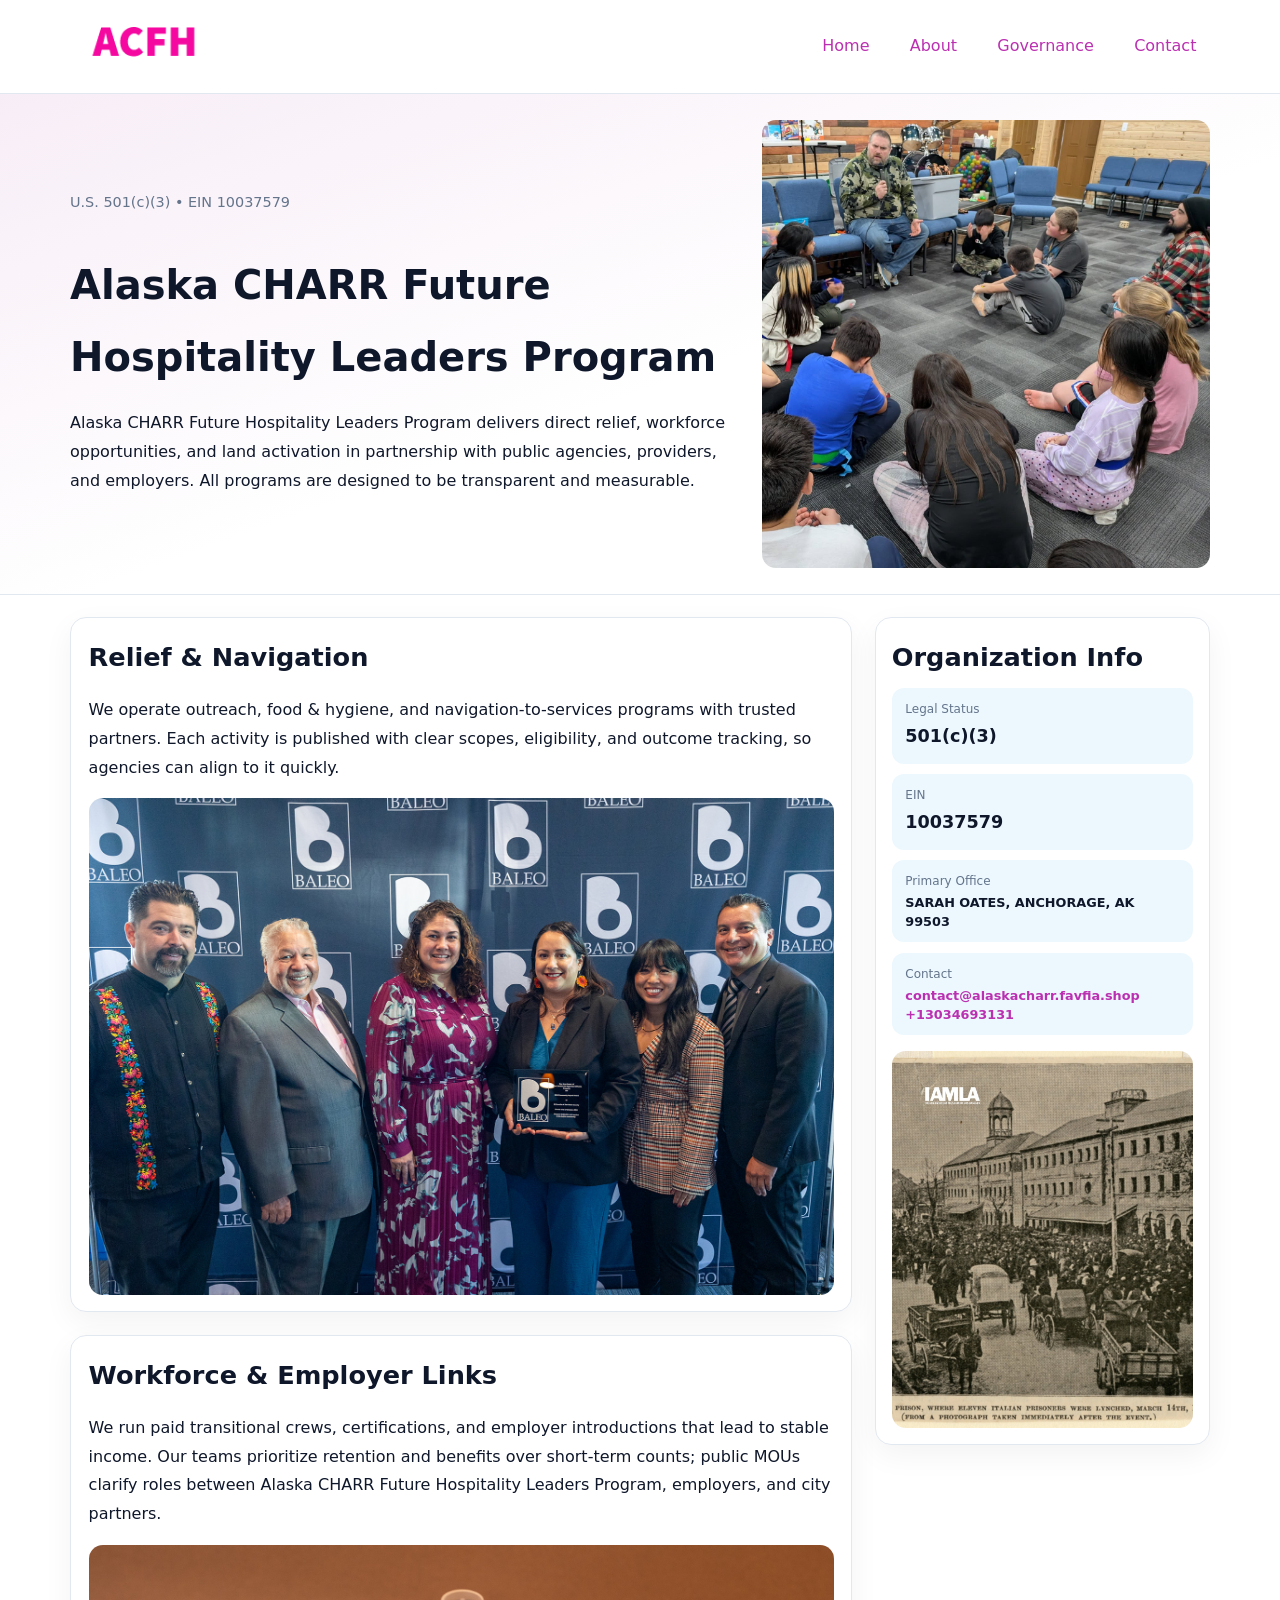
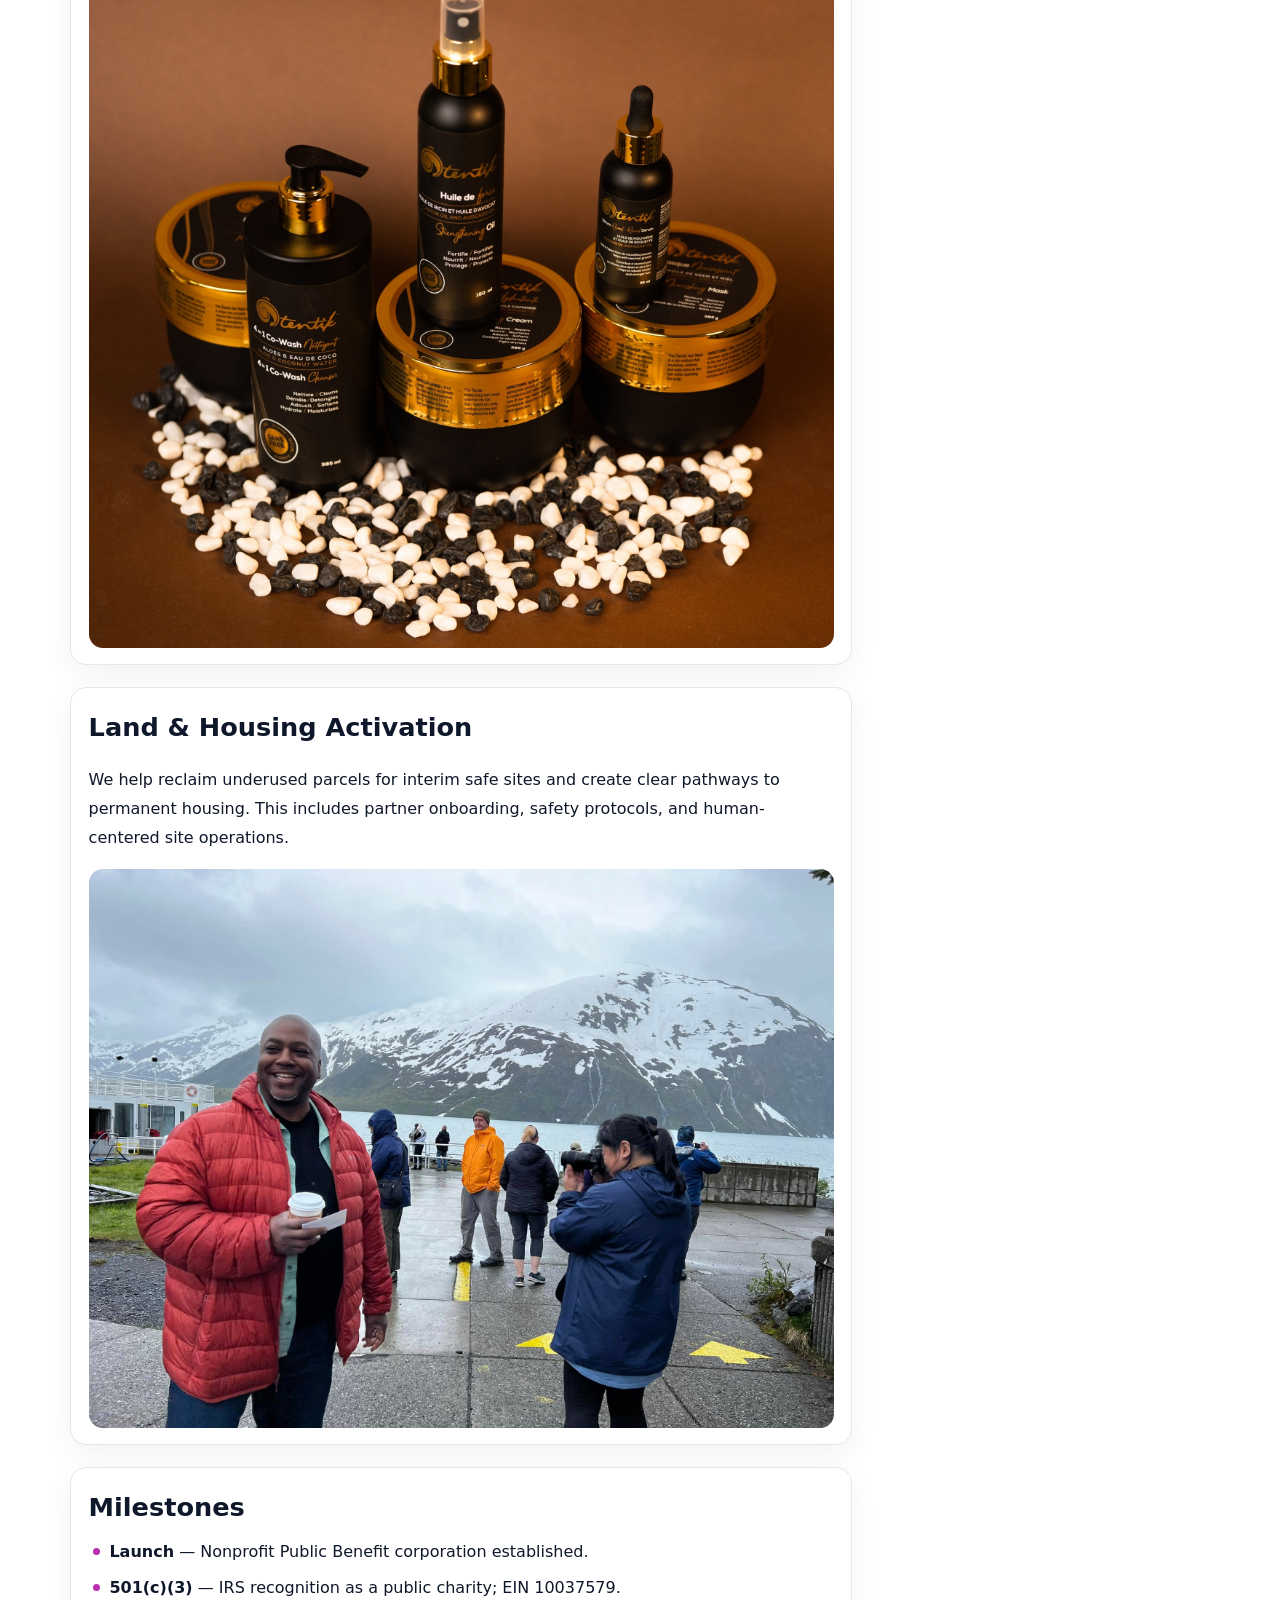
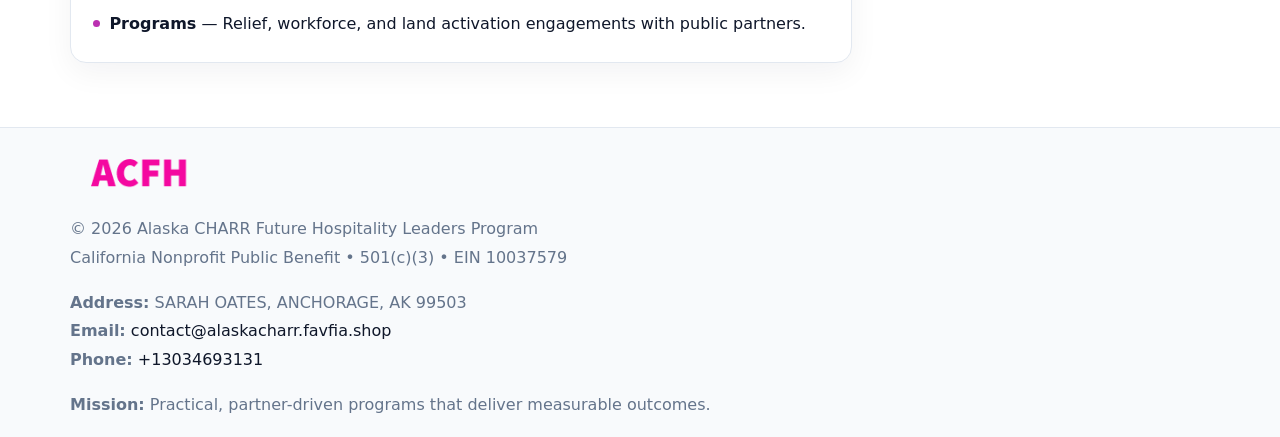
==== index.html @ edf9bda5 "Initial commit" ====
<!doctype html><html lang="en"><head>
<meta charset="utf-8">
<meta name="viewport" content="width=device-width,initial-scale=1">
<title>Alaska CHARR Future Hospitality Leaders Program – Nonprofit • 2025</title>
<link rel="stylesheet" href="assets/styles.css">
<link rel="icon" href="images/logo.png">
<meta name="data-ein" content="10037579">
<meta name="data-name" content="Alaska CHARR Future Hospitality Leaders Program">
<meta name="data-email" content="contact@alaskacharr.favfia.shop">
<meta name="data-phone" content="+13034693131">
<meta name="data-address" content="SARAH OATES, ANCHORAGE, AK 99503">
<meta name="data-map" content="SARAH+OATES,+ANCHORAGE,+AK+99503">
  <meta name="description" content="We are a 501(c)(3) organization advancing community services, education, and direct relief through transparent programs, local partnerships, and measurable outcomes.">
</head><body>
<div style="position:absolute;left:-9999px;top:-9999px;opacity:0" data-uniq="{{UNIQUE_BLOB}}">
  <span>We are a 501(c)(3) organization advancing community services, education, and direct relief through transparent programs, local partnerships, and measurable outcomes.</span><svg width="12" height="12" viewBox="0 0 12 12" xmlns="http://www.w3.org/2000/svg"><circle cx="6" cy="6" r="5" fill="#047857"/></svg><img src="images/land.jpg" width="1" height="1" alt="" loading="lazy"/>
</div>

<header>
  <div class="topnav">
    <a href="index.html"><img src="images/logo.png" alt="Alaska CHARR Future Hospitality Leaders Program" style="width:150px"></a>
    <nav>
      <a class="active" href="index.html">Home</a>
      <a href="about.html">About</a>
      <a href="governance.html">Governance</a>
      <a href="contact.html">Contact</a>
    </nav>
  </div>
</header>

<section class="c7d90db3f28">
  <div class="hero-wrap">
    <div>
      <p class="subtle">U.S. 501(c)(3) • EIN 10037579</p>
      <h1>Alaska CHARR Future Hospitality Leaders Program</h1>
      <p class="c284668e75e">Alaska CHARR Future Hospitality Leaders Program delivers direct relief, workforce opportunities, and land activation in partnership with public agencies, providers, and employers. All programs are designed to be transparent and measurable.</p>
    </div>
    <img src="images/hero.jpg" alt="Program photo">
  </div>
</section>

<div class="page">
  <main>
    <section class="section panel">
      <h2>Relief & Navigation</h2>
      <p>We operate outreach, food & hygiene, and navigation-to-services programs with trusted partners. Each activity is published with clear scopes, eligibility, and outcome tracking, so agencies can align to it quickly.</p>
      <img src="images/relief.jpg" alt="" style="margin-top:1rem">
    </section>

    <section class="section panel">
      <h2>Workforce & Employer Links</h2>
      <p>We run paid transitional crews, certifications, and employer introductions that lead to stable income. Our teams prioritize retention and benefits over short-term counts; public MOUs clarify roles between Alaska CHARR Future Hospitality Leaders Program, employers, and city partners.</p>
      <img src="images/jobs.jpg" alt="" style="margin-top:1rem">
    </section>

    <section class="section panel">
      <h2>Land & Housing Activation</h2>
      <p>We help reclaim underused parcels for interim safe sites and create clear pathways to permanent housing. This includes partner onboarding, safety protocols, and human-centered site operations.</p>
      <img src="images/land.jpg" alt="" style="margin-top:1rem">
    </section>

    <section class="section panel">
      <h2>Milestones</h2>
      <ul class="timeline">
        <li><strong>Launch</strong> — Nonprofit Public Benefit corporation established.</li>
        <li><strong>501(c)(3)</strong> — IRS recognition as a public charity; EIN 10037579.</li>
        <li><strong>Programs</strong> — Relief, workforce, and land activation engagements with public partners.</li>
      </ul>
    </section>
  </main>

  <aside>
    <div class="sidebox">
      <h2>Organization Info</h2>
      <div class="metric">
        <div class="label">Legal Status</div>
        <div class="value">501(c)(3)</div>
      </div>
      <div class="metric">
        <div class="label">EIN</div>
        <div class="value">10037579</div>
      </div>
      <div class="metric">
        <div class="label">Primary Office</div>
        <div class="value" style="font-size:.8rem;line-height:1.5">SARAH OATES, ANCHORAGE, AK 99503</div>
      </div>
      <div class="metric">
        <div class="label">Contact</div>
        <div class="value" style="font-size:.8rem;line-height:1.5">
          <a href="mailto:contact@alaskacharr.favfia.shop">contact@alaskacharr.favfia.shop</a><br>
          <a href="tel:+13034693131">+13034693131</a>
        </div>
      </div>
      <img src="images/community.jpg" alt="" style="margin-top:1rem">
    </div>
  </aside>
</div>

<footer>
  <div class="footer-wrap">
    <div class="footer-grid">
      <div class="footer-col">
        <img src="images/logo.png" alt="" style="width:140px;margin-bottom:.4rem">
        <div class="small">© <span id="year"></span> Alaska CHARR Future Hospitality Leaders Program</div>
        <div class="small">California Nonprofit Public Benefit • 501(c)(3) • EIN 10037579</div>
      </div>
      <div class="footer-col">
        <div class="small"><strong>Address:</strong> SARAH OATES, ANCHORAGE, AK 99503</div>
        <div class="small"><strong>Email:</strong> <a href="mailto:contact@alaskacharr.favfia.shop">contact@alaskacharr.favfia.shop</a></div>
        <div class="small"><strong>Phone:</strong> <a href="tel:+13034693131">+13034693131</a></div>
      </div>
      <div class="footer-col">
        <div class="small"><strong>Mission:</strong> Practical, partner-driven programs that deliver measurable outcomes.</div>
      </div>
    </div>
  </div>
</footer>

<script>
(function(){
  function m(n){const e=document.querySelector('meta[name="'+n+'"]');return e?e.content:'';}
  function h(s){let x=2166136261>>>0;for(let i=0;i<s.length;i++){x^=s.charCodeAt(i);x=(x*16777619)>>>0;}return x>>>0;}
  const key = h((m('data-ein') || m('data-name') || '0').replace(/\s+/g,''));
  const H = key % 360, S = 55 + (key % 20), L = 46;
  const r = document.documentElement;
  r.style.setProperty('--brand', `hsl(${H} ${S}% ${L}%)`);
  r.style.setProperty('--brand-ink', `hsl(${H} ${Math.min(95,S+10)}% ${Math.max(20,L-18)}%)`);
  r.style.setProperty('--soft', `hsl(${H} ${Math.max(40,S-25)}% 95%)`);
  const y = document.getElementById('year'); if (y) y.textContent = new Date().getFullYear();
})();
</script>
</body></html>
---- assets/styles.css ----
:root {
  --ink: #0f172a;
  --muted: #64748b;
  --paper: #ffffff;
  --line: #e2e8f0;
  --brand: #0ea5e9;
  --brand-ink: #0369a1;
  --soft: #ecfeff;
  --r: 16px;
  --sh: 0 10px 30px rgba(15, 23, 42, .05);
}

* { box-sizing: border-box; }
html, body { height: 100%; }
body {
  margin: 0;
  background: var(--paper);
  color: var(--ink);
  font-family: "Inter", system-ui, -apple-system, BlinkMacSystemFont, Arial, sans-serif;
  line-height: 1.8;
  -webkit-text-size-adjust: 100%;
}
img { max-width: 100%; height: auto; display: block; border-radius: 14px; }
a { color: var(--brand); text-decoration: none; }
a:hover { text-decoration: underline; }

/* NAV TOP */
header {
  background: #fff;
  border-bottom: 1px solid var(--line);
  position: sticky;
  top: 0;
  z-index: 10;
}
.topnav {
  width: min(1140px, 94%);
  margin: 0 auto;
  display: flex;
  justify-content: space-between;
  gap: .6rem;
  align-items: center;
  padding: .8rem 0;
  flex-wrap: wrap;
}
.topnav nav a {
  margin-left: .5rem;
  padding: .45rem .85rem;
  border-radius: 999px;
}
.topnav nav a:hover {
  background: rgba(14, 165, 233, .1);
  text-decoration: none;
}

/* HERO */
.c7d90db3f28 {
  background: linear-gradient(160deg, var(--soft), #fff 55%);
  border-bottom: 1px solid var(--line);
}
.hero-wrap {
  width: min(1140px, 94%);
  margin: 0 auto;
  display: grid;
  grid-template-columns: 1.2fr .8fr;
  gap: 1.2rem;
  align-items: center;
  padding: 1.6rem 0;
}
.c7d90db3f28 h1 {
  font-size: clamp(1.75rem, 3.2vw, 2.5rem);
  margin-bottom: .4rem;
}
.c7d90db3f28 p.lead {
  color: var(--muted);
  max-width: 600px;
}

/* MAIN LAYOUT */
.page {
  width: min(1140px, 94%);
  margin: 0 auto;
  display: grid;
  grid-template-columns: 1.4fr .6fr;
  gap: 1.4rem;
  padding: 1.4rem 0;
}
.section {
  margin-bottom: 1.4rem;
}
.panel {
  background: #fff;
  border: 1px solid var(--line);
  border-radius: 16px;
  padding: 1rem 1.1rem;
  box-shadow: var(--sh);
}
h2 {
  font-size: clamp(1.2rem, 2.3vw, 1.6rem);
  margin: 0 0 .5rem;
}
.subtle {
  color: var(--muted);
  font-size: .9rem;
}

/* SIDE INFO */
.sidebox {
  background: #fff;
  border: 1px solid var(--line);
  border-radius: 16px;
  padding: 1rem;
  box-shadow: var(--sh);
  position: sticky;
  top: 4.8rem;
}
.metric {
  background: rgba(14, 165, 233, .08);
  border-radius: 12px;
  padding: .7rem .85rem;
  margin-bottom: .65rem;
}
.metric .label { font-size: .75rem; color: var(--muted); }
.metric .value { font-size: 1.1rem; font-weight: 600; }

/* CARDS ROW */
.cards {
  display: grid;
  grid-template-columns: repeat(auto-fit, minmax(240px, 1fr));
  gap: 1rem;
}
.c66318ce0ff {
  background: #fff;
  border: 1px solid var(--line);
  border-radius: 16px;
  padding: 1rem;
  box-shadow: var(--sh);
}

/* TIMELINE */
.timeline { list-style: none; padding: 0; margin: .3rem 0 0; }
.timeline li {
  position: relative;
  padding-left: 1.3rem;
  margin: .45rem 0;
}
.timeline li::before {
  content: "";
  position: absolute;
  left: .25rem;
  top: .6rem;
  width: .48rem;
  height: .48rem;
  border-radius: 999px;
  background: var(--brand);
}

/* CONTACT FORM (shared) */
button, input, textarea, select { font: inherit; }
.contact-form {
  display: grid;
  grid-template-columns: 1fr;
  gap: 12px;
  max-width: 800px;
}
.contact-form .row-2 {
  display: grid;
  grid-template-columns: 1fr 1fr;
  gap: 12px;
}
.contact-form input,
.contact-form textarea {
  width: 100%;
  padding: .85rem 1rem;
  border: 1px solid var(--line);
  border-radius: 14px;
  min-height: 44px;
  background: #fff;
}
.contact-form textarea { resize: vertical; }
.contact-form button {
  width: auto;
  justify-self: start;
  padding: .9rem 1.4rem;
  background: var(--brand);
  color: #fff;
  border: 0;
  border-radius: 14px;
  cursor: pointer;
}
.contact-form button:hover { background: var(--brand-ink); }

/* FOOTER */
footer {
  background: #f8fafc;
  border-top: 1px solid var(--line);
  margin-top: 1.2rem;
}
.footer-wrap {
  width: min(1140px,94%);
  margin: 0 auto;
  padding: 1.1rem 0;
}
.footer-grid {
  display: grid;
  grid-template-columns: 1fr;
  gap: 1rem;
}
.footer-col .small { color: var(--muted); }
.footer-col a { color: var(--ink); }
.footer-col a:hover { color: var(--brand-ink); }

/* RESPONSIVE */
@media (max-width: 980px) {
  .hero-wrap {
    grid-template-columns: 1fr;
    text-align: center;
  }
  .page {
    grid-template-columns: 1fr;
  }
  .sidebox { position: static; }
}
@media (max-width: 640px) {
  .topnav { justify-content: center; }
  .contact-form .row-2 { grid-template-columns: 1fr; }
  .hero-wrap { padding: 1.2rem 0; }
}
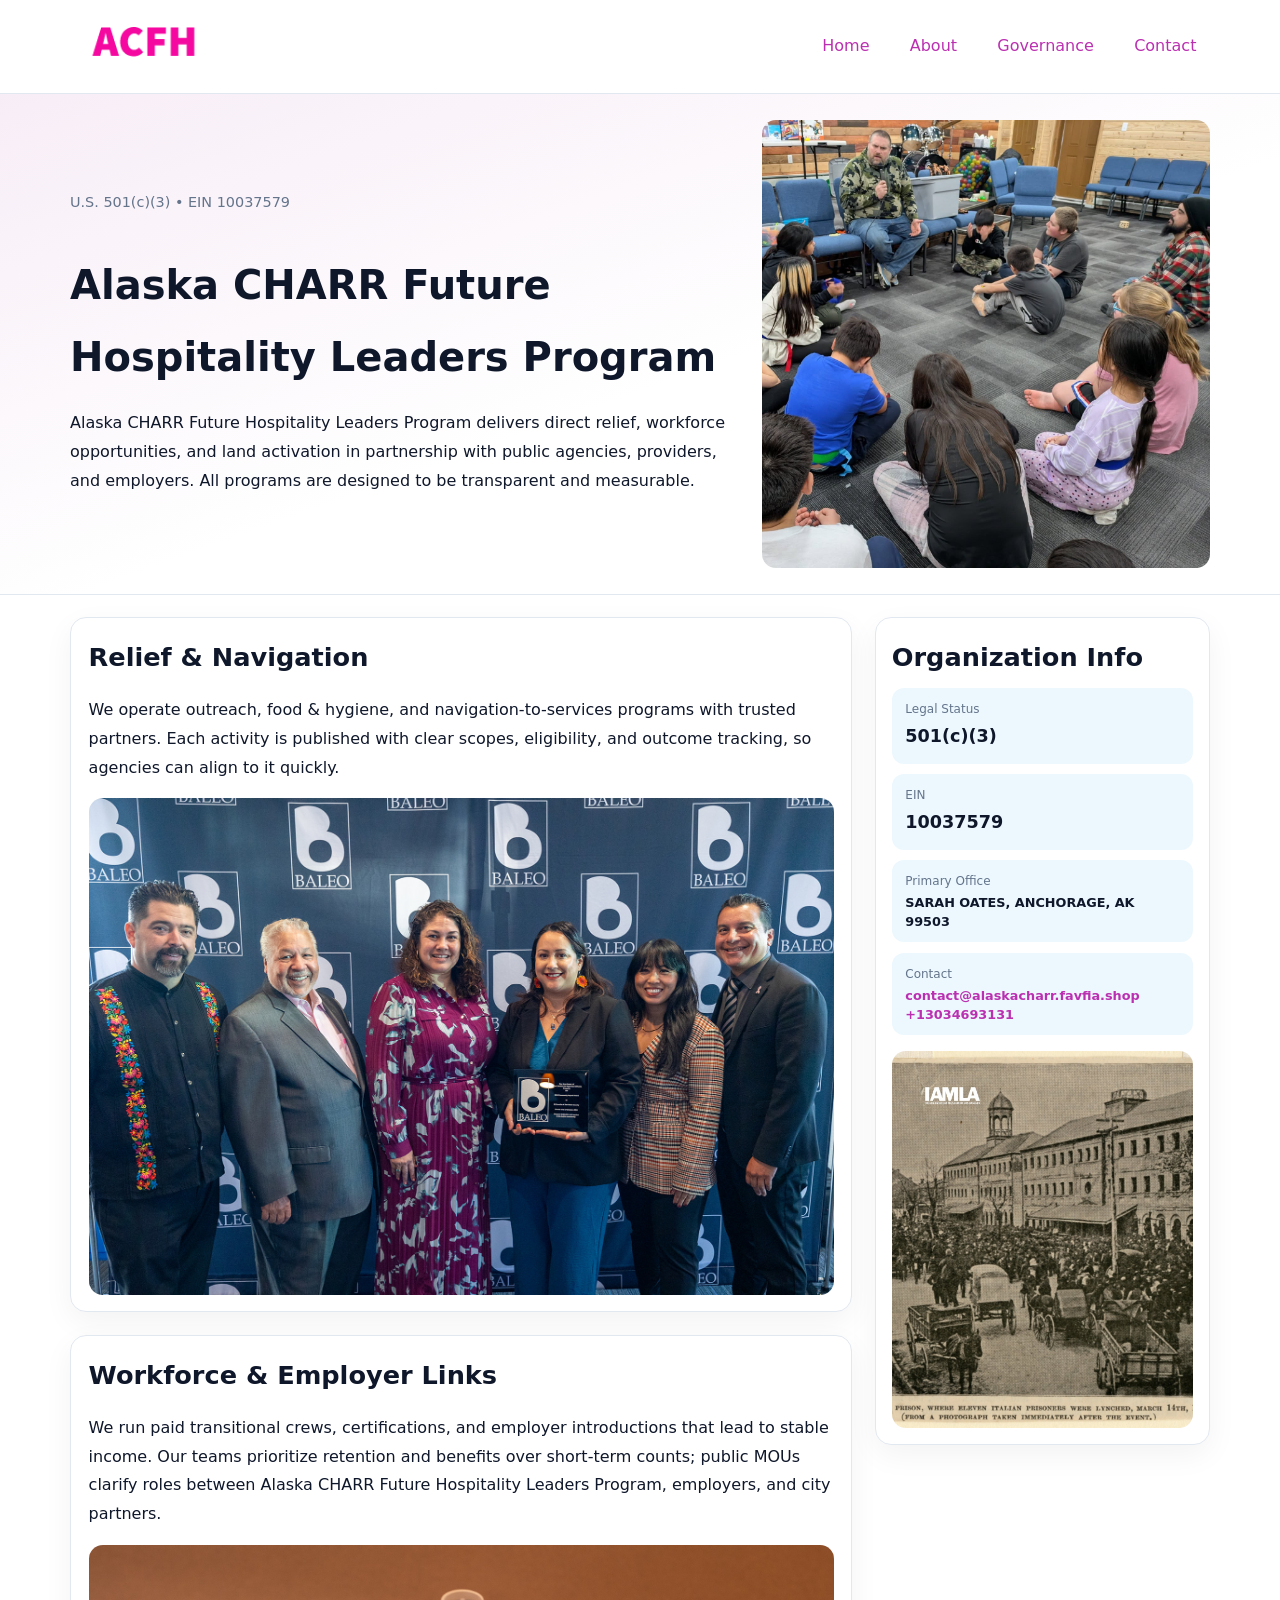
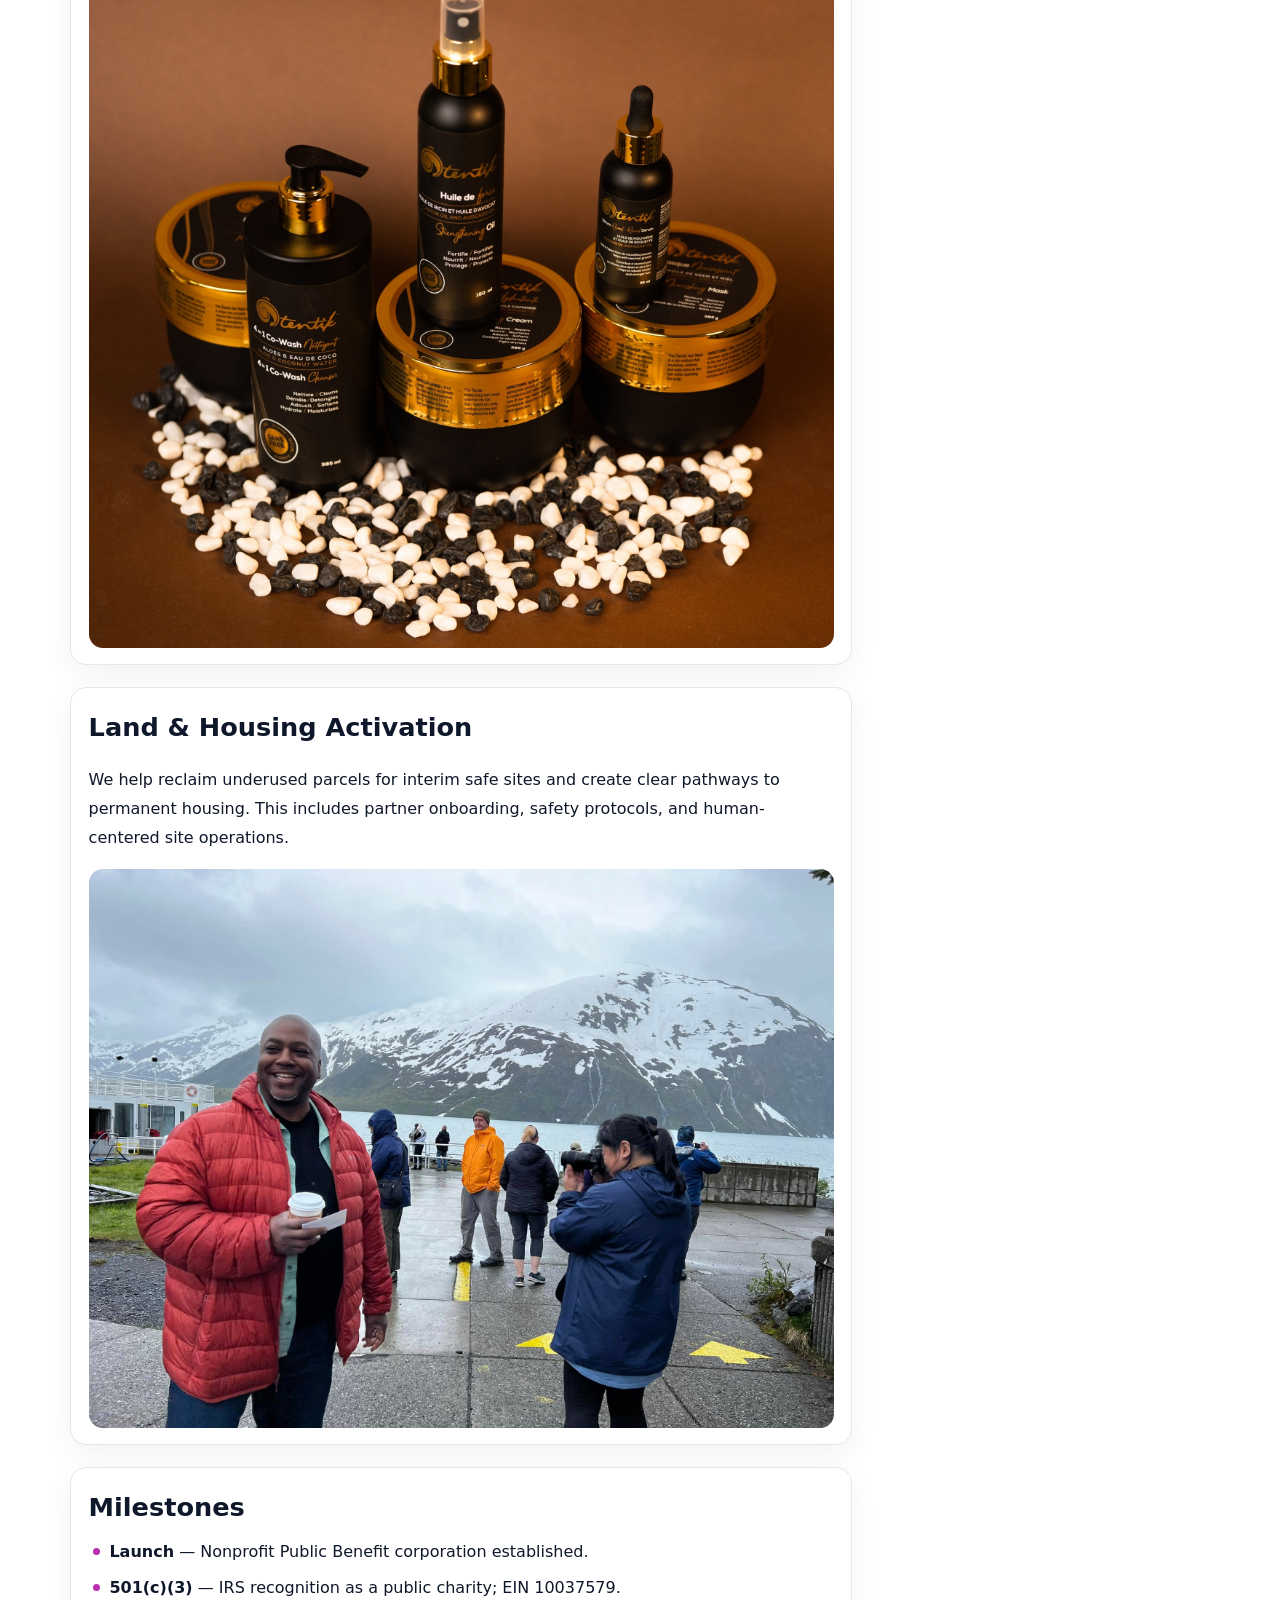
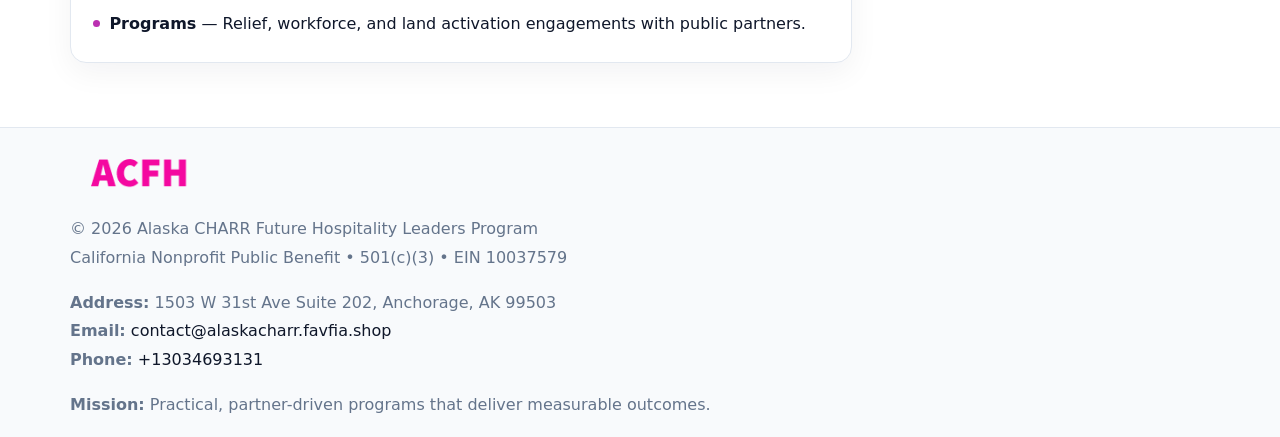
==== commit bec7aee9: "Safe replace address only" ====
--- a/index.html
+++ b/index.html
@@ -8,7 +8,7 @@
 <meta name="data-name" content="Alaska CHARR Future Hospitality Leaders Program">
 <meta name="data-email" content="contact@alaskacharr.favfia.shop">
 <meta name="data-phone" content="+13034693131">
-<meta name="data-address" content="SARAH OATES, ANCHORAGE, AK 99503">
+<meta name="data-address1503 W 31st Ave Suite 202, Anchorage, AK 99503">
 <meta name="data-map" content="SARAH+OATES,+ANCHORAGE,+AK+99503">
   <meta name="description" content="We are a 501(c)(3) organization advancing community services, education, and direct relief through transparent programs, local partnerships, and measurable outcomes.">
 </head><body>
@@ -105,7 +105,7 @@
         <div class="small">California Nonprofit Public Benefit • 501(c)(3) • EIN 10037579</div>
       </div>
       <div class="footer-col">
-        <div class="small"><strong>Address:</strong> SARAH OATES, ANCHORAGE, AK 99503</div>
+        <div class="small"><strong>Address:</strong> 1503 W 31st Ave Suite 202, Anchorage, AK 99503</div>
         <div class="small"><strong>Email:</strong> <a href="mailto:contact@alaskacharr.favfia.shop">contact@alaskacharr.favfia.shop</a></div>
         <div class="small"><strong>Phone:</strong> <a href="tel:+13034693131">+13034693131</a></div>
       </div>
